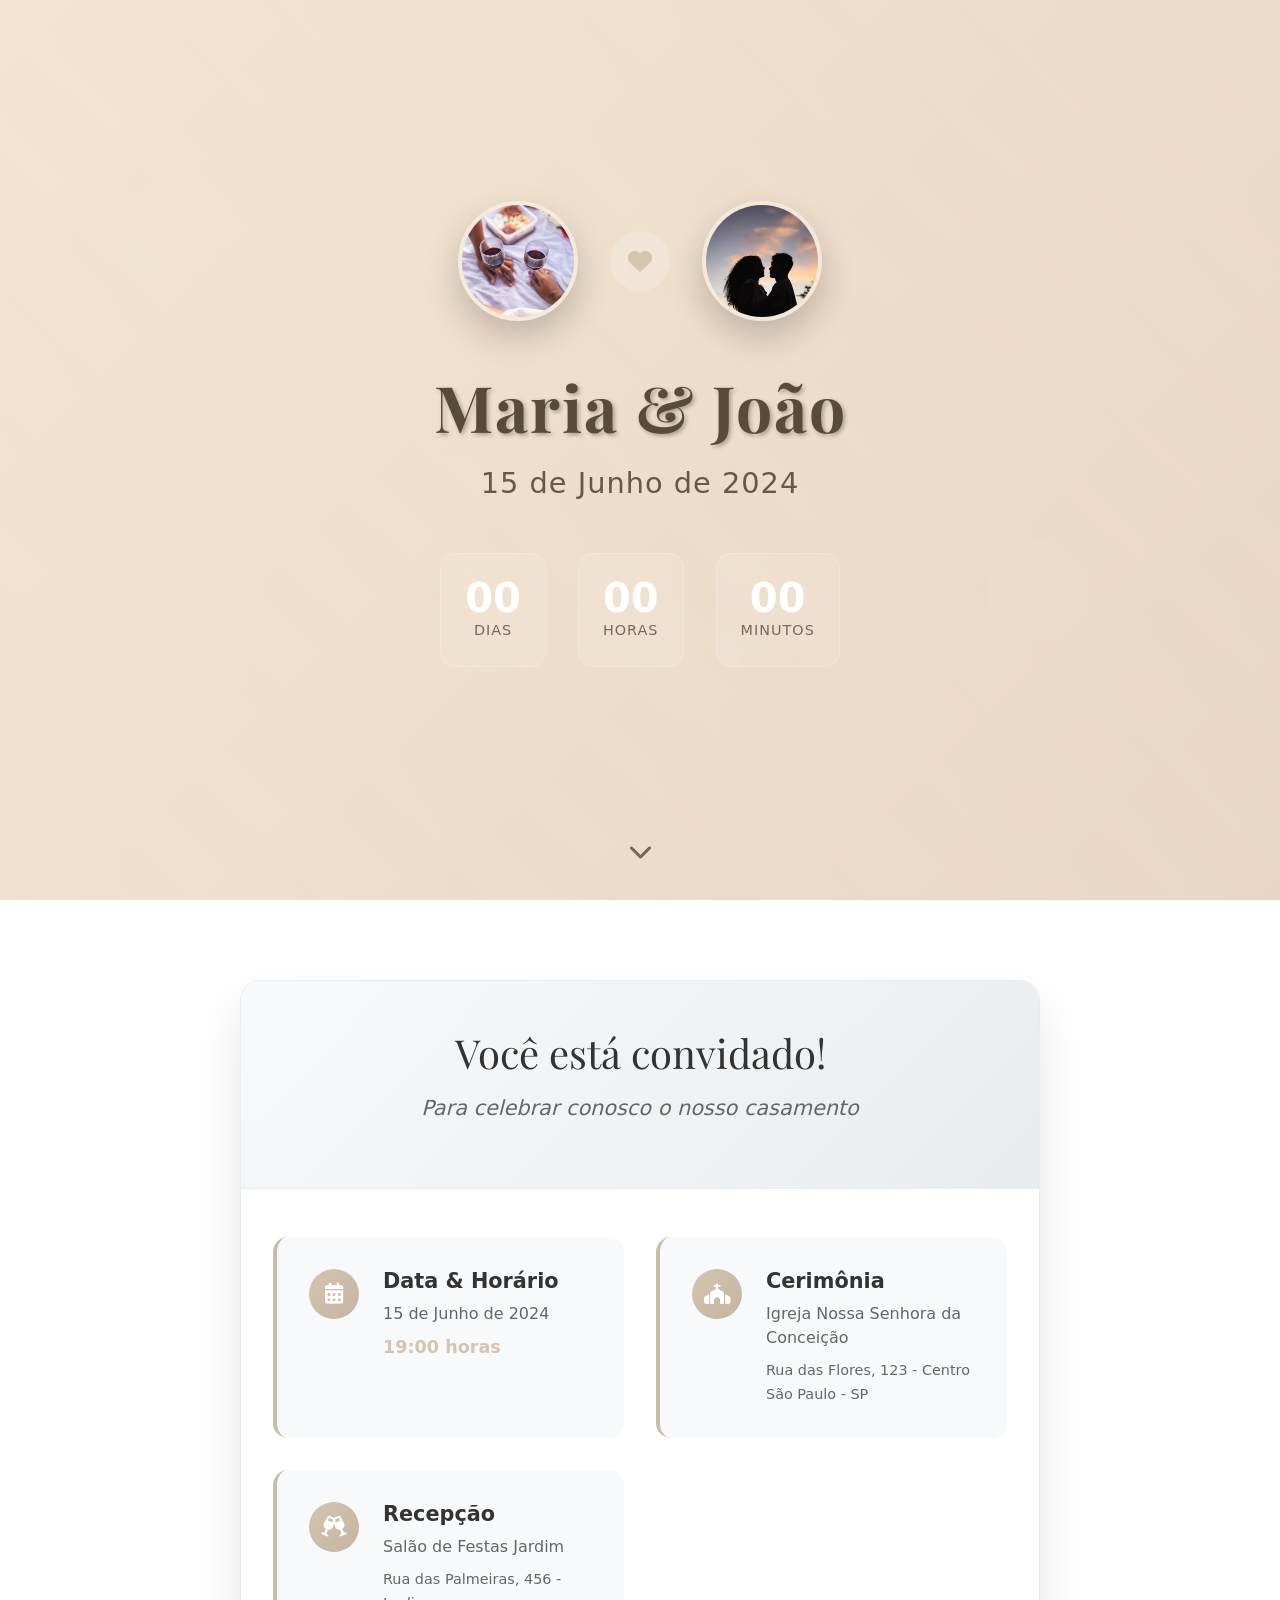
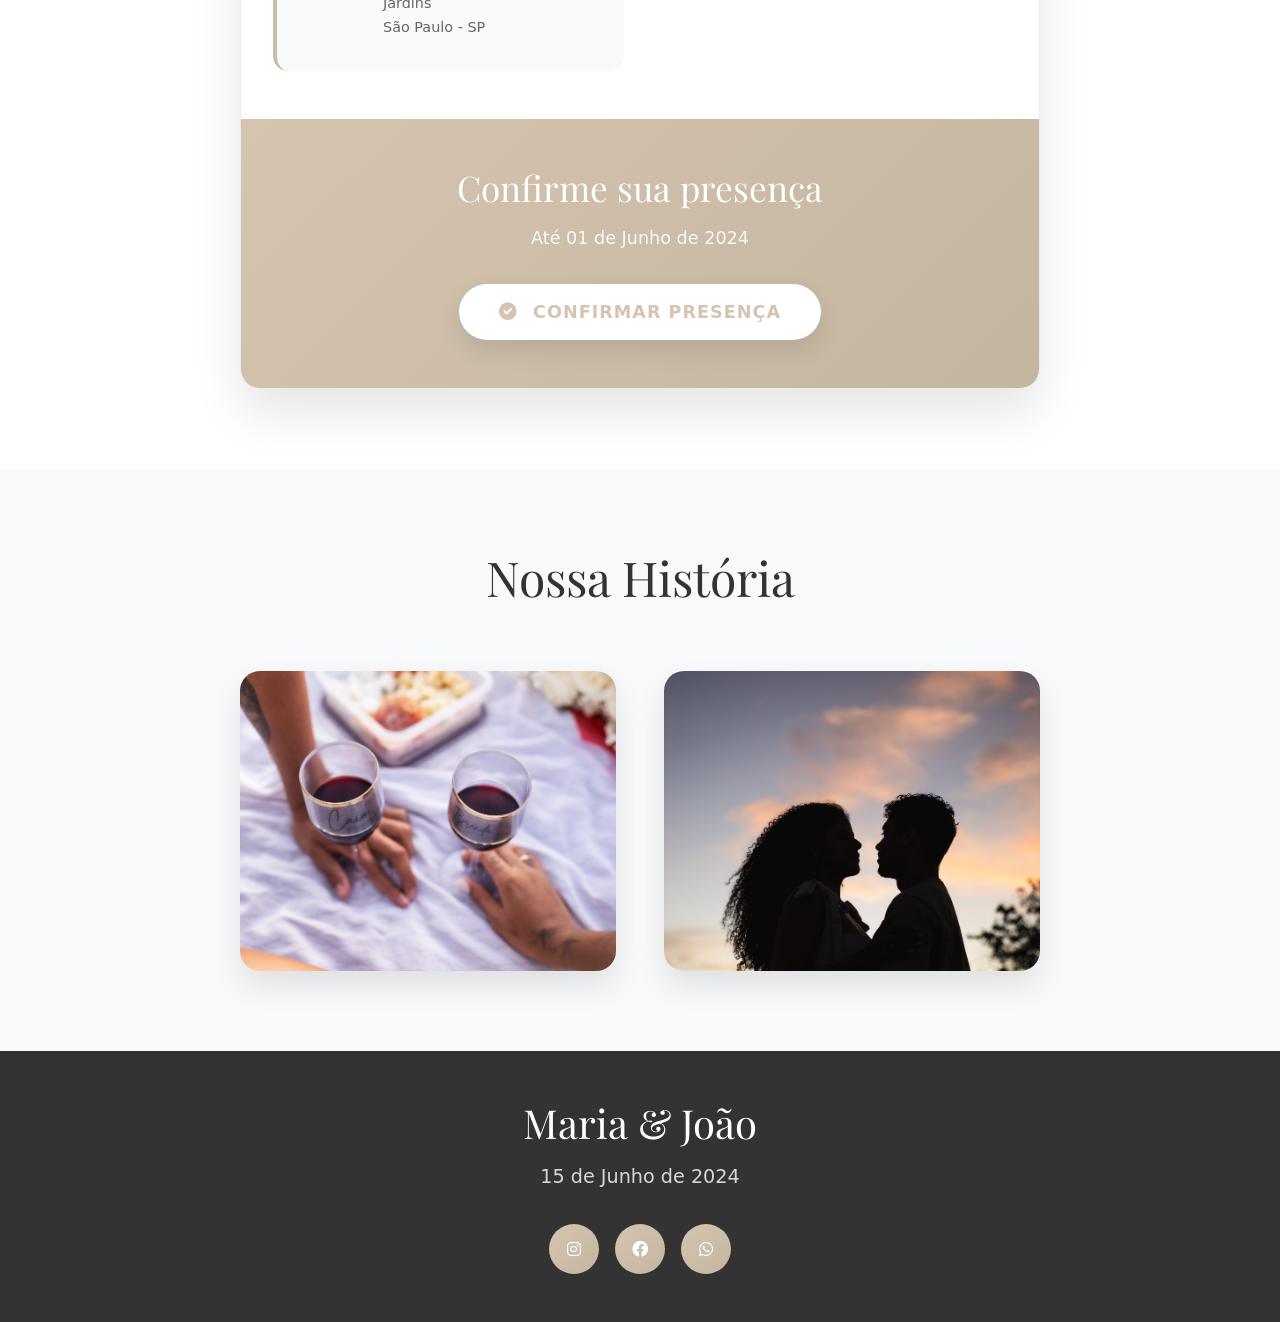
==== convite1/index.html @ 15ff7b09 "first commit" ====
<!DOCTYPE html>
<html lang="pt-BR">

<head>
    <meta charset="UTF-8">
    <meta name="viewport" content="width=device-width, initial-scale=1.0">
    <title>Convite de Casamento - Maria & João</title>
    <link rel="stylesheet" href="src/CSS/style.css">
    <link href="https://cdn.jsdelivr.net/npm/bootstrap@5.3.0/dist/css/bootstrap.min.css" rel="stylesheet">
    <link href="https://fonts.googleapis.com/css2?family=Playfair+Display:wght@400;700&family=Inter:wght@300;400;500;600&display=swap" rel="stylesheet">
    <link rel="stylesheet" href="https://cdnjs.cloudflare.com/ajax/libs/font-awesome/6.0.0/css/all.min.css">
</head>

<body>
    <!-- Hero Section -->
    <section class="hero-section">
        <div class="hero-background">
            <div class="hero-overlay"></div>
            <div class="floating-elements">
                <div class="floating-element"></div>
                <div class="floating-element"></div>
                <div class="floating-element"></div>
            </div>
        </div>
        <div class="hero-content">
            <div class="couple-photos">
                <div class="photo-frame">
                    <img src="src/imagens/img1.jpeg" alt="Maria" class="bride-photo">
                </div>
                <div class="couple-hearts">
                    <i class="fas fa-heart"></i>
                </div>
                <div class="photo-frame">
                    <img src="src/imagens/img2.jpeg" alt="João" class="groom-photo">
                </div>
            </div>
            <h1 class="couple-names">Maria & João</h1>
            <p class="wedding-date">15 de Junho de 2024</p>
            <div class="countdown-timer" id="countdown">
                <div class="countdown-item">
                    <span class="countdown-number" id="days">00</span>
                    <span class="countdown-label">Dias</span>
                </div>
                <div class="countdown-item">
                    <span class="countdown-number" id="hours">00</span>
                    <span class="countdown-label">Horas</span>
                </div>
                <div class="countdown-item">
                    <span class="countdown-number" id="minutes">00</span>
                    <span class="countdown-label">Minutos</span>
                </div>
            </div>
        </div>
        <div class="scroll-indicator">
            <i class="fas fa-chevron-down"></i>
        </div>
    </section>

    <!-- Invitation Content -->
    <section class="invitation-section">
        <div class="container">
            <div class="invitation-card">
                <div class="invitation-header">
                    <h2>Você está convidado!</h2>
                    <p class="invitation-subtitle">Para celebrar conosco o nosso casamento</p>
                </div>

                <div class="event-details">
                    <div class="detail-card">
                        <div class="detail-icon">
                            <i class="fas fa-calendar-alt"></i>
                        </div>
                        <div class="detail-content">
                            <h3>Data & Horário</h3>
                            <p>15 de Junho de 2024</p>
                            <span class="time">19:00 horas</span>
                        </div>
                    </div>

                    <div class="detail-card">
                        <div class="detail-icon">
                            <i class="fas fa-church"></i>
                        </div>
                        <div class="detail-content">
                            <h3>Cerimônia</h3>
                            <p>Igreja Nossa Senhora da Conceição</p>
                            <span class="address">Rua das Flores, 123 - Centro<br>São Paulo - SP</span>
                        </div>
                    </div>

                    <div class="detail-card">
                        <div class="detail-icon">
                            <i class="fas fa-glass-cheers"></i>
                        </div>
                        <div class="detail-content">
                            <h3>Recepção</h3>
                            <p>Salão de Festas Jardim</p>
                            <span class="address">Rua das Palmeiras, 456 - Jardins<br>São Paulo - SP</span>
                        </div>
                    </div>
                </div>

                <div class="rsvp-section">
                    <h3>Confirme sua presença</h3>
                    <p>Até 01 de Junho de 2024</p>
                    <button class="btn-primary" onclick="openRSVP()">
                        <i class="fas fa-check-circle"></i>
                        Confirmar Presença
                    </button>
                </div>
            </div>
        </div>
    </section>

    <!-- Photo Gallery -->
    <section class="gallery-section">
        <div class="container">
            <h2 class="section-title">Nossa História</h2>
            <div class="photo-timeline">
                <div class="timeline-item">
                    <div class="timeline-photo">
                        <img src="src/imagens/img1.jpeg" alt="Nosso encontro" class="timeline-img">
                        <div class="timeline-overlay">
                            <h4>2019</h4>
                            <p>Nosso primeiro encontro</p>
                        </div>
                    </div>
                </div>
                <div class="timeline-item">
                    <div class="timeline-photo">
                        <img src="src/imagens/img2.jpeg" alt="O pedido" class="timeline-img">
                        <div class="timeline-overlay">
                            <h4>2023</h4>
                            <p>O pedido de casamento</p>
                        </div>
                    </div>
                </div>
            </div>
        </div>
    </section>

    <!-- Footer -->
    <footer class="footer-section">
        <div class="container">
            <div class="footer-content">
                <h3>Maria & João</h3>
                <p>15 de Junho de 2024</p>
                <div class="social-links">
                    <a href="#"><i class="fab fa-instagram"></i></a>
                    <a href="#"><i class="fab fa-facebook"></i></a>
                    <a href="#"><i class="fab fa-whatsapp"></i></a>
                </div>
            </div>
        </div>
    </footer>

    <!-- RSVP Modal -->
    <div class="modal fade" id="rsvpModal" tabindex="-1">
        <div class="modal-dialog modal-lg">
            <div class="modal-content">
                <div class="modal-header">
                    <h5 class="modal-title">
                        <i class="fas fa-heart"></i> Confirmação de Presença
                    </h5>
                    <button type="button" class="btn-close" data-bs-dismiss="modal"></button>
                </div>
                <div class="modal-body">
                    <form id="rsvpForm">
                        <div class="row">
                            <div class="col-md-6 mb-3">
                                <label for="rsvpName" class="form-label">Nome Completo *</label>
                                <input type="text" class="form-control" id="rsvpName" required>
                            </div>
                            <div class="col-md-6 mb-3">
                                <label for="rsvpEmail" class="form-label">E-mail *</label>
                                <input type="email" class="form-control" id="rsvpEmail" required>
                            </div>
                        </div>
                        <div class="row">
                            <div class="col-md-6 mb-3">
                                <label for="rsvpPhone" class="form-label">Telefone</label>
                                <input type="tel" class="form-control" id="rsvpPhone">
                            </div>
                            <div class="col-md-6 mb-3">
                                <label for="rsvpGuests" class="form-label">Número de Convidados *</label>
                                <select class="form-select" id="rsvpGuests" required>
                                    <option value="">Selecione</option>
                                    <option value="1">1 pessoa</option>
                                    <option value="2">2 pessoas</option>
                                    <option value="3">3 pessoas</option>
                                    <option value="4">4 pessoas</option>
                                </select>
                            </div>
                        </div>
                        <div class="mb-3">
                            <label for="rsvpMessage" class="form-label">Mensagem para os noivos</label>
                            <textarea class="form-control" id="rsvpMessage" rows="4" placeholder="Deixe uma mensagem carinhosa..."></textarea>
                        </div>
                    </form>
                </div>
                <div class="modal-footer">
                    <button type="button" class="btn btn-secondary" data-bs-dismiss="modal">Cancelar</button>
                    <button type="button" class="btn-primary" onclick="submitRSVP()">
                        <i class="fas fa-check-circle"></i>
                        Confirmar Presença
                    </button>
                </div>
            </div>
        </div>
    </div>

    <script src="https://cdn.jsdelivr.net/npm/bootstrap@5.3.0/dist/js/bootstrap.bundle.min.js"></script>
    <script src="src/JS/script.js"></script>
</body>

</html>
---- convite1/src/CSS/style.css ----
/* Convite 1 - Estilo Fixdate Moderno */

* {
    margin: 0;
    padding: 0;
    box-sizing: border-box;
}

body {
    font-family: 'Inter', sans-serif;
    background: #f8f9fa;
    color: #333;
    line-height: 1.6;
    overflow-x: hidden;
}


/* Hero Section */

.hero-section {
    height: 100vh;
    background: linear-gradient(135deg, #f5e6d3 0%, #e8d5c4 100%);
    position: relative;
    display: flex;
    align-items: center;
    justify-content: center;
    overflow: hidden;
    z-index: 1;
}

.hero-background {
    position: absolute;
    top: 0;
    left: 0;
    right: 0;
    bottom: 0;
    background: url('data:image/svg+xml,<svg xmlns="http://www.w3.org/2000/svg" viewBox="0 0 100 100"><defs><pattern id="grain" width="100" height="100" patternUnits="userSpaceOnUse"><circle cx="50" cy="50" r="1" fill="white" opacity="0.1"/></pattern></defs><rect width="100" height="100" fill="url(%23grain)"/></svg>');
    opacity: 0.3;
}

.hero-overlay {
    position: absolute;
    top: 0;
    left: 0;
    right: 0;
    bottom: 0;
    background: linear-gradient(45deg, rgba(245, 230, 211, 0.8), rgba(232, 213, 196, 0.6));
}

.floating-elements {
    position: absolute;
    top: 0;
    left: 0;
    right: 0;
    bottom: 0;
    pointer-events: none;
}

.floating-element {
    position: absolute;
    width: 100px;
    height: 100px;
    background: rgba(255, 255, 255, 0.1);
    border-radius: 50%;
    animation: float 6s ease-in-out infinite;
}

.floating-element:nth-child(1) {
    top: 20%;
    left: 10%;
    animation-delay: 0s;
}

.floating-element:nth-child(2) {
    top: 60%;
    right: 15%;
    animation-delay: 2s;
}

.floating-element:nth-child(3) {
    bottom: 20%;
    left: 50%;
    animation-delay: 4s;
}

.hero-content {
    position: relative;
    z-index: 2;
    text-align: center;
    color: #5a4a3a;
    max-width: 800px;
    padding: 0 2rem;
}

.couple-photos {
    display: flex;
    align-items: center;
    justify-content: center;
    margin-bottom: 3rem;
    gap: 2rem;
}

.photo-frame {
    width: 120px;
    height: 120px;
    border-radius: 50%;
    overflow: hidden;
    border: 4px solid rgba(255, 255, 255, 0.3);
    box-shadow: 0 15px 35px rgba(0, 0, 0, 0.2);
    transition: transform 0.3s ease;
}

.photo-frame:hover {
    transform: scale(1.05);
}

.bride-photo,
.groom-photo {
    width: 100%;
    height: 100%;
    object-fit: cover;
}

.couple-hearts {
    display: flex;
    align-items: center;
    justify-content: center;
    width: 60px;
    height: 60px;
    background: rgba(255, 255, 255, 0.2);
    border-radius: 50%;
    backdrop-filter: blur(10px);
}

.couple-hearts i {
    font-size: 1.5rem;
    color: #d4c4b0;
    animation: heartbeat 2s ease-in-out infinite;
}

.couple-names {
    font-family: 'Playfair Display', serif;
    font-size: 4rem;
    font-weight: 700;
    margin-bottom: 1rem;
    text-shadow: 2px 2px 4px rgba(0, 0, 0, 0.3);
    letter-spacing: 2px;
}

.wedding-date {
    font-size: 1.8rem;
    font-weight: 300;
    margin-bottom: 3rem;
    letter-spacing: 1px;
    opacity: 0.9;
}


/* Countdown Timer */

.countdown-timer {
    display: flex;
    justify-content: center;
    gap: 2rem;
    margin-bottom: 2rem;
}

.countdown-item {
    text-align: center;
    background: rgba(255, 255, 255, 0.1);
    padding: 1.5rem;
    border-radius: 15px;
    backdrop-filter: blur(10px);
    border: 1px solid rgba(255, 255, 255, 0.2);
    min-width: 80px;
}

.countdown-number {
    display: block;
    font-size: 2.5rem;
    font-weight: 700;
    color: white;
    line-height: 1;
}

.countdown-label {
    font-size: 0.9rem;
    opacity: 0.8;
    text-transform: uppercase;
    letter-spacing: 1px;
}

.scroll-indicator {
    position: absolute;
    bottom: 30px;
    left: 50%;
    transform: translateX(-50%);
    animation: bounce 2s infinite;
    font-size: 1.5rem;
    color: #5a4a3a;
    opacity: 0.8;
    cursor: pointer;
}


/* Invitation Section */

.invitation-section {
    padding: 5rem 0;
    background: white;
    position: relative;
    z-index: 2;
}

.invitation-card {
    max-width: 800px;
    margin: 0 auto;
    background: white;
    border-radius: 20px;
    box-shadow: 0 25px 50px rgba(0, 0, 0, 0.1);
    overflow: hidden;
    border: 1px solid #e9ecef;
}

.invitation-header {
    background: linear-gradient(135deg, #f8f9fa 0%, #e9ecef 100%);
    padding: 3rem 2rem;
    text-align: center;
    border-bottom: 1px solid #e9ecef;
}

.invitation-header h2 {
    font-family: 'Playfair Display', serif;
    font-size: 2.5rem;
    color: #333;
    margin-bottom: 1rem;
    font-weight: 400;
}

.invitation-subtitle {
    font-size: 1.3rem;
    color: #666;
    font-style: italic;
}

.event-details {
    padding: 3rem 2rem;
    display: grid;
    grid-template-columns: repeat(auto-fit, minmax(300px, 1fr));
    gap: 2rem;
}

.detail-card {
    display: flex;
    align-items: flex-start;
    padding: 2rem;
    background: #f8f9fa;
    border-radius: 15px;
    border-left: 4px solid #cbbca7;
    transition: all 0.3s ease;
}

.detail-card:hover {
    transform: translateY(-5px);
    box-shadow: 0 15px 30px rgba(0, 0, 0, 0.1);
}

.detail-icon {
    width: 50px;
    height: 50px;
    background: linear-gradient(135deg, #d4c4b0 0%, #c4b5a0 100%);
    border-radius: 50%;
    display: flex;
    align-items: center;
    justify-content: center;
    margin-right: 1.5rem;
    flex-shrink: 0;
}

.detail-icon i {
    color: white;
    font-size: 1.3rem;
}

.detail-content h3 {
    font-size: 1.3rem;
    color: #333;
    margin-bottom: 0.5rem;
    font-weight: 600;
}

.detail-content p {
    color: #666;
    margin-bottom: 0.5rem;
    font-weight: 500;
}

.detail-content .time {
    color: #d4c4b0;
    font-weight: 600;
    font-size: 1.1rem;
}

.detail-content .address {
    color: #666;
    font-size: 0.9rem;
    line-height: 1.4;
}

.rsvp-section {
    padding: 3rem 2rem;
    background: linear-gradient(135deg, #d4c4b0 0%, #c4b5a0 100%);
    color: white;
    text-align: center;
}

.rsvp-section h3 {
    font-family: 'Playfair Display', serif;
    font-size: 2.2rem;
    margin-bottom: 1rem;
    font-weight: 400;
}

.rsvp-section p {
    font-size: 1.1rem;
    margin-bottom: 2rem;
    opacity: 0.9;
}

.btn-primary {
    background: white;
    color: #d4c4b0;
    border: none;
    padding: 15px 40px;
    font-size: 1.1rem;
    border-radius: 50px;
    font-weight: 600;
    transition: all 0.3s ease;
    text-transform: uppercase;
    letter-spacing: 1px;
    box-shadow: 0 10px 25px rgba(0, 0, 0, 0.1);
}

.btn-primary:hover {
    transform: translateY(-3px);
    box-shadow: 0 15px 35px rgba(0, 0, 0, 0.2);
    color: #d4c4b0;
}

.btn-primary i {
    margin-right: 8px;
}


/* Gallery Section */

.gallery-section {
    padding: 5rem 0;
    background: #f8f9fa;
}

.section-title {
    font-family: 'Playfair Display', serif;
    font-size: 3rem;
    text-align: center;
    color: #333;
    margin-bottom: 4rem;
    font-weight: 400;
}

.photo-timeline {
    display: grid;
    grid-template-columns: repeat(auto-fit, minmax(300px, 1fr));
    gap: 3rem;
    max-width: 800px;
    margin: 0 auto;
}

.timeline-item {
    position: relative;
    border-radius: 20px;
    overflow: hidden;
    box-shadow: 0 15px 30px rgba(0, 0, 0, 0.1);
    transition: transform 0.3s ease;
}

.timeline-item:hover {
    transform: translateY(-10px);
}

.timeline-photo {
    position: relative;
    height: 300px;
    overflow: hidden;
}

.timeline-img {
    width: 100%;
    height: 100%;
    object-fit: cover;
    transition: transform 0.3s ease;
}

.timeline-item:hover .timeline-img {
    transform: scale(1.05);
}

.timeline-overlay {
    position: absolute;
    bottom: 0;
    left: 0;
    right: 0;
    background: linear-gradient(transparent, rgba(0, 0, 0, 0.8));
    color: white;
    padding: 2rem 1.5rem 1.5rem;
    transform: translateY(100%);
    transition: transform 0.3s ease;
}

.timeline-item:hover .timeline-overlay {
    transform: translateY(0);
}

.timeline-overlay h4 {
    font-size: 2rem;
    margin-bottom: 0.5rem;
    font-weight: 600;
}

.timeline-overlay p {
    font-size: 1.1rem;
    opacity: 0.9;
}


/* Footer */

.footer-section {
    background: #333;
    color: white;
    padding: 3rem 0;
}

.footer-content {
    text-align: center;
}

.footer-content h3 {
    font-family: 'Playfair Display', serif;
    font-size: 2.5rem;
    margin-bottom: 1rem;
    font-weight: 400;
}

.footer-content p {
    font-size: 1.2rem;
    margin-bottom: 2rem;
    opacity: 0.8;
}

.social-links {
    display: flex;
    justify-content: center;
    gap: 1rem;
}

.social-links a {
    width: 50px;
    height: 50px;
    background: linear-gradient(135deg, #d4c4b0 0%, #c4b5a0 100%);
    border-radius: 50%;
    display: flex;
    align-items: center;
    justify-content: center;
    color: white;
    text-decoration: none;
    transition: transform 0.3s ease;
}

.social-links a:hover {
    transform: scale(1.1);
    color: white;
}


/* Modal Styles */

.modal-content {
    border-radius: 20px;
    border: none;
    box-shadow: 0 25px 50px rgba(0, 0, 0, 0.2);
}

.modal-header {
    background: linear-gradient(135deg, #d4c4b0 0%, #c4b5a0 100%);
    color: white;
    border-radius: 20px 20px 0 0;
    border: none;
}

.modal-title {
    font-family: 'Playfair Display', serif;
    font-size: 1.8rem;
    font-weight: 400;
}

.modal-title i {
    margin-right: 10px;
}

.form-control,
.form-select {
    border-radius: 10px;
    border: 2px solid #e9ecef;
    padding: 12px 15px;
    transition: all 0.3s ease;
}

.form-control:focus,
.form-select:focus {
    border-color: #d4c4b0;
    box-shadow: 0 0 0 0.2rem rgba(212, 196, 176, 0.25);
}


/* Animations */

@keyframes float {
    0%,
    100% {
        transform: translateY(0px) rotate(0deg);
    }
    50% {
        transform: translateY(-20px) rotate(10deg);
    }
}

@keyframes heartbeat {
    0%,
    100% {
        transform: scale(1);
    }
    50% {
        transform: scale(1.1);
    }
}

@keyframes bounce {
    0%,
    20%,
    50%,
    80%,
    100% {
        transform: translateX(-50%) translateY(0);
    }
    40% {
        transform: translateX(-50%) translateY(-10px);
    }
    60% {
        transform: translateX(-50%) translateY(-5px);
    }
}

@keyframes fadeInUp {
    from {
        opacity: 0;
        transform: translateY(30px);
    }
    to {
        opacity: 1;
        transform: translateY(0);
    }
}

.invitation-card {
    animation: fadeInUp 0.8s ease-out;
}

.detail-card {
    animation: fadeInUp 0.8s ease-out;
    animation-fill-mode: both;
}

.detail-card:nth-child(1) {
    animation-delay: 0.1s;
}

.detail-card:nth-child(2) {
    animation-delay: 0.2s;
}

.detail-card:nth-child(3) {
    animation-delay: 0.3s;
}


/* Responsive Design */

@media (max-width: 768px) {
    .couple-names {
        font-size: 3rem;
    }
    .wedding-date {
        font-size: 1.4rem;
    }
    .countdown-timer {
        gap: 1rem;
    }
    .countdown-item {
        padding: 1rem;
        min-width: 60px;
    }
    .countdown-number {
        font-size: 2rem;
    }
    .couple-photos {
        gap: 1rem;
    }
    .photo-frame {
        width: 100px;
        height: 100px;
    }
    .couple-hearts {
        width: 50px;
        height: 50px;
    }
    .event-details {
        grid-template-columns: 1fr;
        gap: 1.5rem;
    }
    .detail-card {
        flex-direction: column;
        text-align: center;
    }
    .detail-icon {
        margin-right: 0;
        margin-bottom: 1rem;
    }
    .photo-timeline {
        grid-template-columns: 1fr;
        gap: 2rem;
    }
}

@media (max-width: 480px) {
    .couple-names {
        font-size: 2.5rem;
    }
    .photo-frame {
        width: 80px;
        height: 80px;
    }
    .couple-hearts {
        width: 40px;
        height: 40px;
    }
    .couple-hearts i {
        font-size: 1.2rem;
    }
    .btn-primary {
        padding: 12px 30px;
        font-size: 1rem;
    }
}
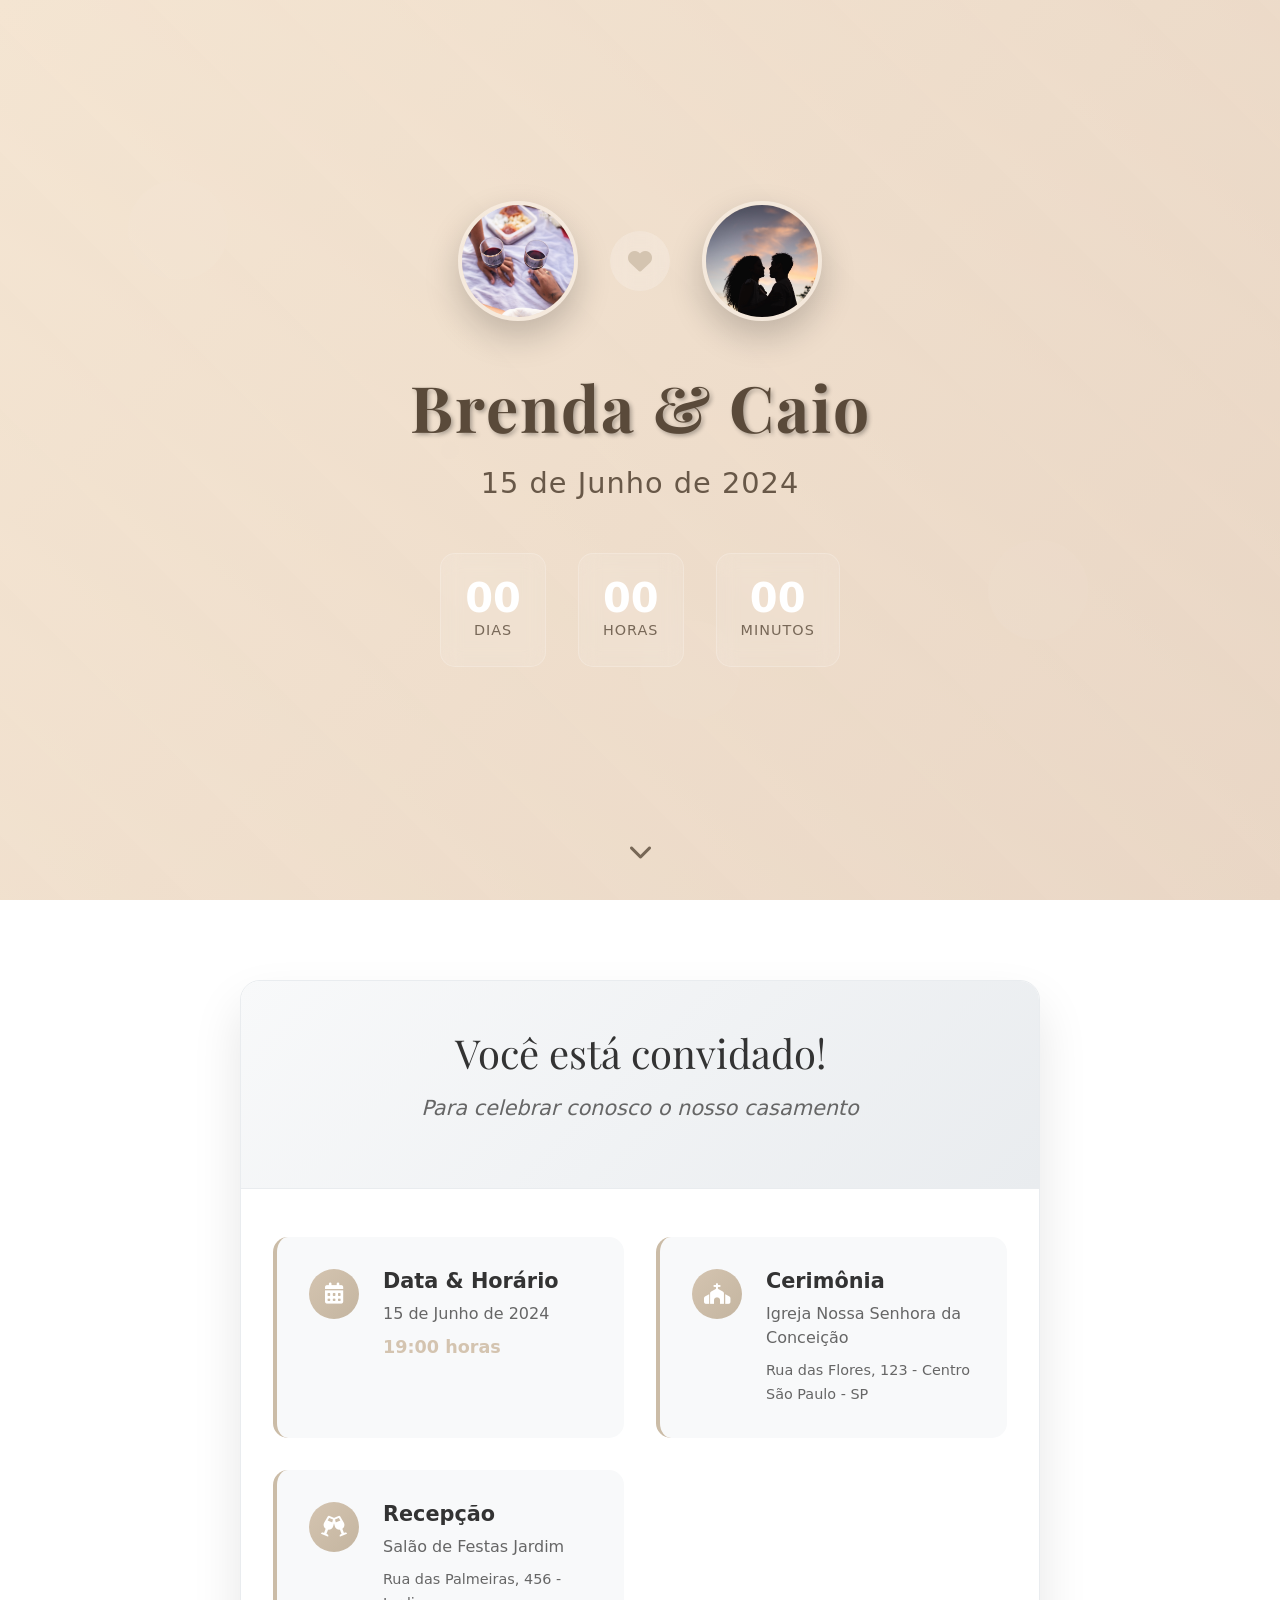
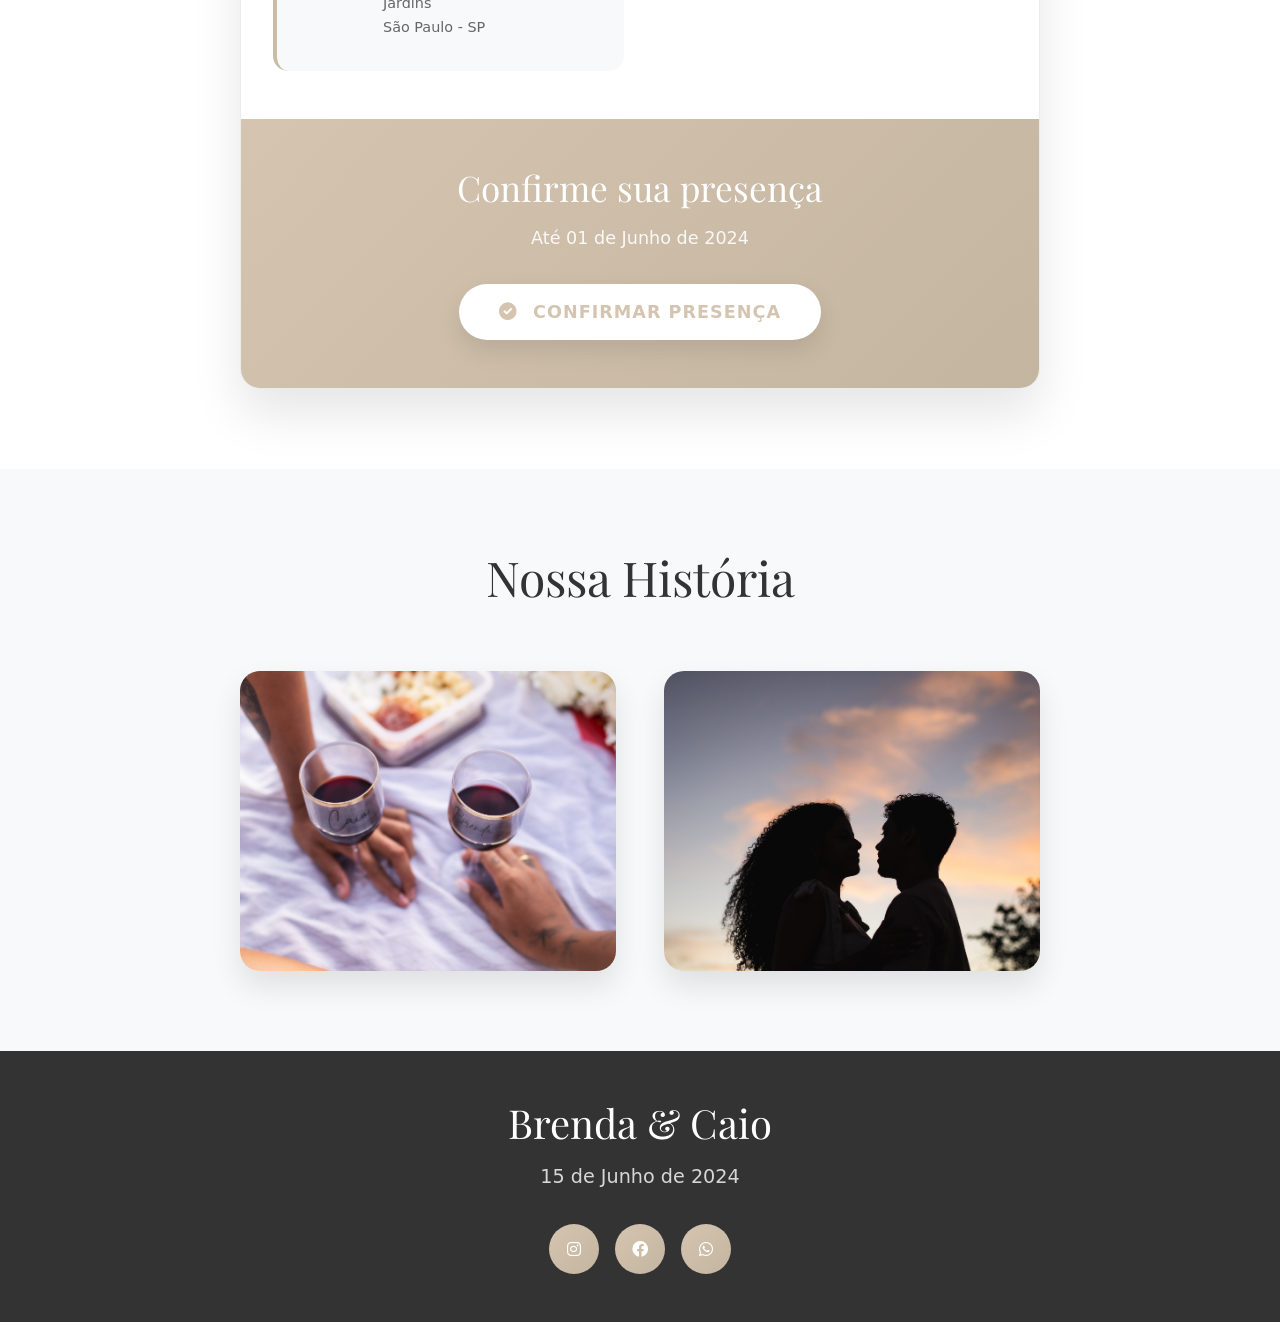
==== commit c0262893: "Enviando atualizações" ====
--- a/convite1/index.html
+++ b/convite1/index.html
@@ -4,7 +4,7 @@
 <head>
     <meta charset="UTF-8">
     <meta name="viewport" content="width=device-width, initial-scale=1.0">
-    <title>Convite de Casamento - Maria & João</title>
+    <title>Convite de Casamento - Brenda & Caio</title>
     <link rel="stylesheet" href="src/CSS/style.css">
     <link href="https://cdn.jsdelivr.net/npm/bootstrap@5.3.0/dist/css/bootstrap.min.css" rel="stylesheet">
     <link href="https://fonts.googleapis.com/css2?family=Playfair+Display:wght@400;700&family=Inter:wght@300;400;500;600&display=swap" rel="stylesheet">
@@ -25,16 +25,16 @@
         <div class="hero-content">
             <div class="couple-photos">
                 <div class="photo-frame">
-                    <img src="src/imagens/img1.jpeg" alt="Maria" class="bride-photo">
+                    <img src="src/imagens/img1.jpeg" alt="Brenda" class="bride-photo">
                 </div>
                 <div class="couple-hearts">
                     <i class="fas fa-heart"></i>
                 </div>
                 <div class="photo-frame">
-                    <img src="src/imagens/img2.jpeg" alt="João" class="groom-photo">
-                </div>
-            </div>
-            <h1 class="couple-names">Maria & João</h1>
+                    <img src="src/imagens/img2.jpeg" alt="Caio" class="groom-photo">
+                </div>
+            </div>
+            <h1 class="couple-names">Brenda & Caio</h1>
             <p class="wedding-date">15 de Junho de 2024</p>
             <div class="countdown-timer" id="countdown">
                 <div class="countdown-item">
@@ -143,7 +143,7 @@
     <footer class="footer-section">
         <div class="container">
             <div class="footer-content">
-                <h3>Maria & João</h3>
+                <h3>Brenda & Caio</h3>
                 <p>15 de Junho de 2024</p>
                 <div class="social-links">
                     <a href="#"><i class="fab fa-instagram"></i></a>
